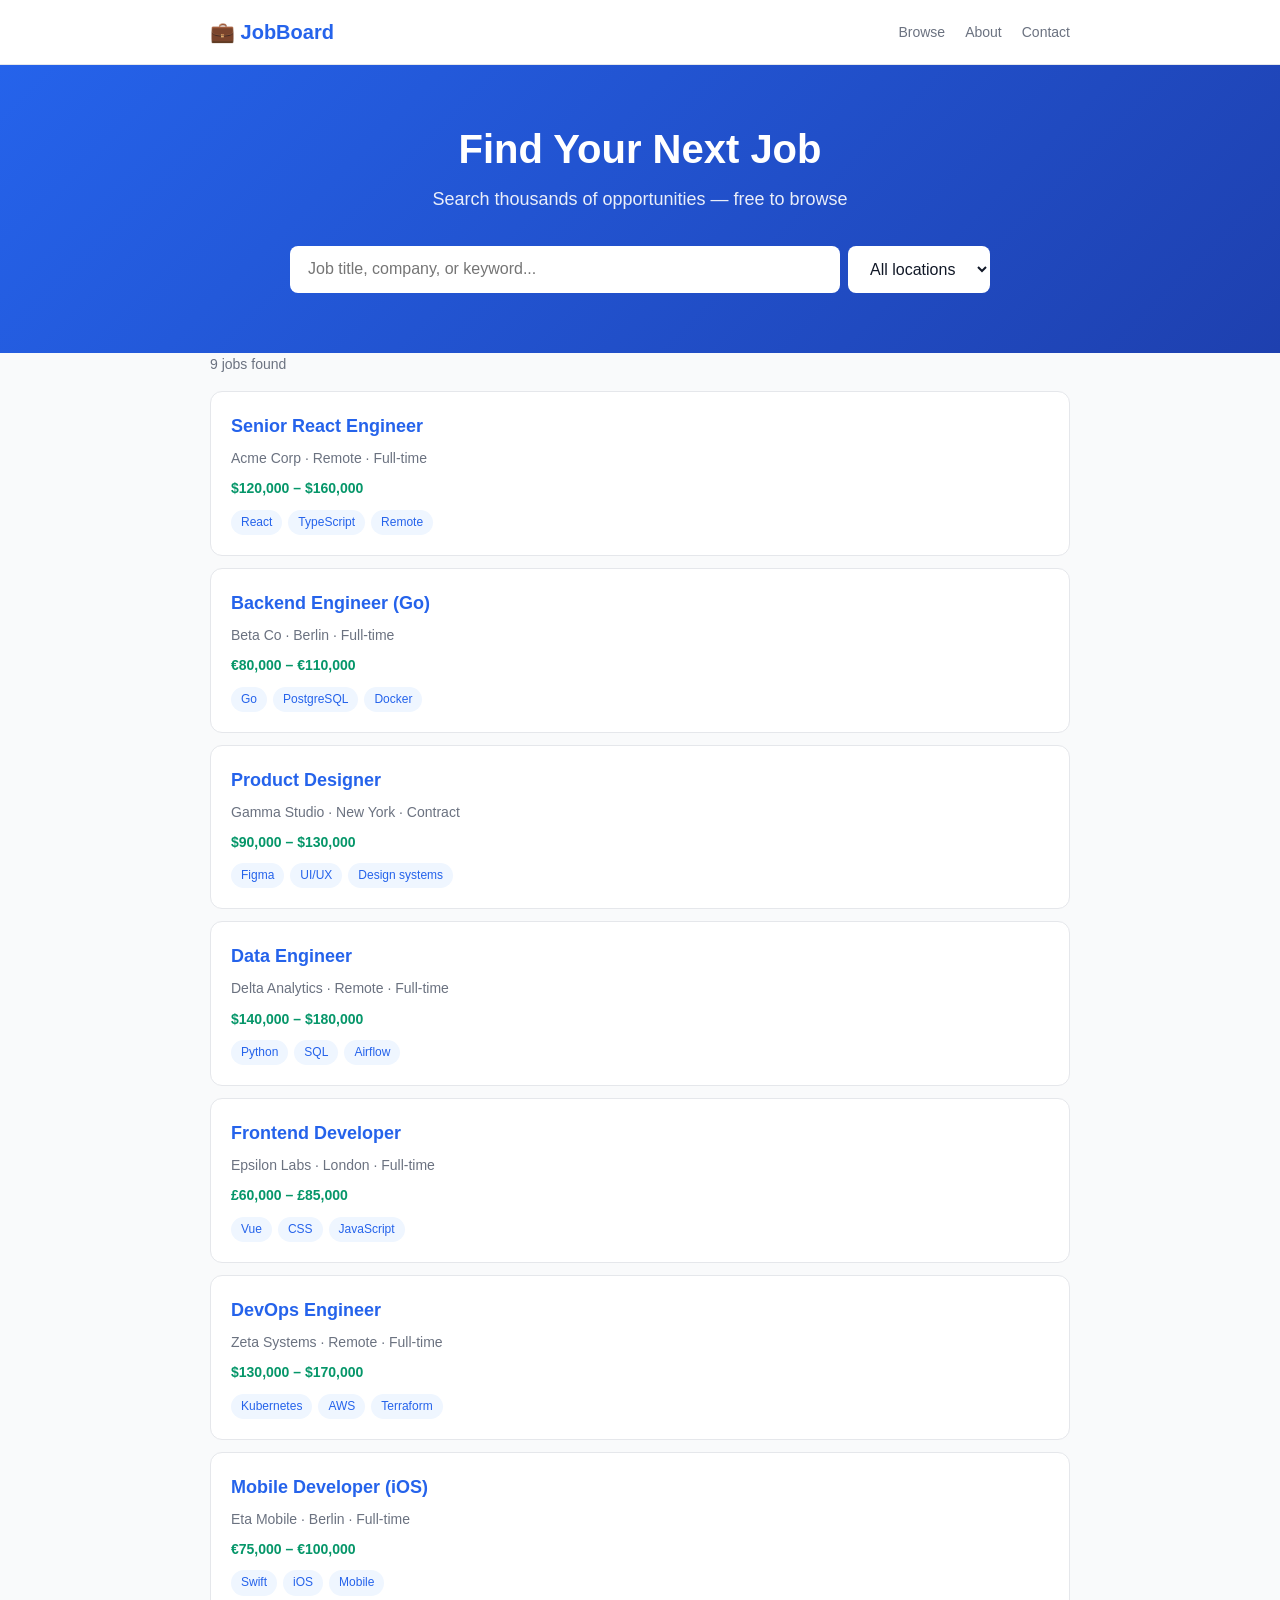
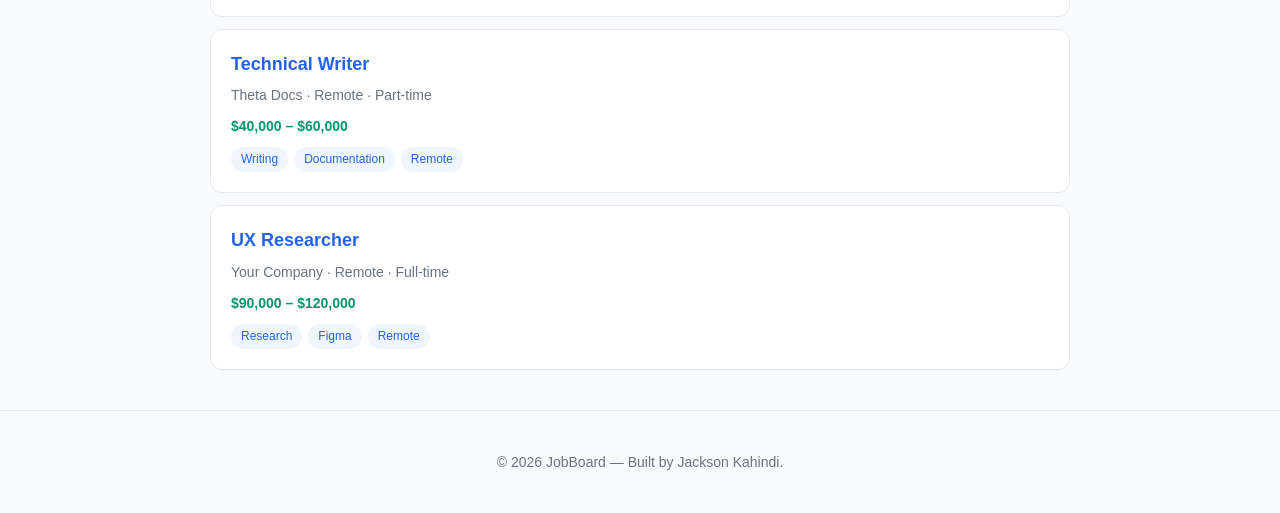
==== index.html @ aada0fe1 "email" ====
<!DOCTYPE html>
<html lang="en">
<head>
  <meta charset="UTF-8" />
  <meta name="viewport" content="width=device-width, initial-scale=1.0" />
  <title>JobBoard — Find Your Next Job</title>
  <meta name="description" content="Search thousands of jobs. Free to browse." />
  <link rel="stylesheet" href="css/style.css" />
</head>
<body>
  <nav class="navbar">
    <div class="container nav-inner">
      <a href="#" class="logo">💼 JobBoard</a>
      <div class="nav-links">
        <a href="#jobs">Browse</a>
        <a href="#about">About</a>
        <a href="mailto:jacksonkahindi727@gmail.com">Contact</a>
      </div>
    </div>
  </nav>

  <section class="hero">
    <div class="container">
      <h1>Find Your Next Job</h1>
      <p>Search thousands of opportunities — free to browse</p>
      <div class="search-box">
        <input id="searchInput" type="text" placeholder="Job title, company, or keyword..." />
        <select id="locationSelect">
          <option value="">All locations</option>
          <option value="Remote">Remote</option>
          <option value="Berlin">Berlin</option>
          <option value="New York">New York</option>
          <option value="London">London</option>
        </select>
      </div>
    </div>
  </section>

  <main class="container" id="jobs">
    <div class="results-info" id="resultsInfo"></div>
    <div id="jobsList"></div>
  </main>

  <footer id="about">
    <div class="container">
      <p>© 2026 JobBoard — Built by Jackson Kahindi.</p>
    </div>
  </footer>

  <script src="js/app.js"></script>
</body>
</html>
---- css/style.css ----
/* ============================================
   RESET & BASE
   ============================================ */
* {
  margin: 0;
  padding: 0;
  box-sizing: border-box;
}

body {
  font-family: -apple-system, BlinkMacSystemFont, "Segoe UI", Roboto, sans-serif;
  background: #f9fafb;
  color: #111827;
  line-height: 1.6;
  min-height: 100vh;
}

.container {
  max-width: 900px;
  margin: 0 auto;
  padding: 0 20px;
  width: 100%;
}

/* ============================================
   NAVBAR
   ============================================ */
.navbar {
  background: white;
  border-bottom: 1px solid #e5e7eb;
  position: sticky;
  top: 0;
  z-index: 10;
}

.nav-inner {
  display: flex;
  align-items: center;
  justify-content: space-between;
  padding: 16px 20px;
  gap: 16px;
  flex-wrap: wrap;
}

.logo {
  font-weight: 700;
  font-size: 20px;
  color: #2563eb;
  text-decoration: none;
}

.nav-links {
  display: flex;
  gap: 20px;
  flex-wrap: wrap;
}

.nav-links a {
  color: #6b7280;
  text-decoration: none;
  font-size: 14px;
  transition: color 0.15s;
}

.nav-links a:hover {
  color: #2563eb;
}

/* ============================================
   HERO
   ============================================ */
.hero {
  background: linear-gradient(135deg, #2563eb 0%, #1e40af 100%);
  color: white;
  padding: 60px 0;
  text-align: center;
}

.hero h1 {
  font-size: clamp(28px, 5vw, 40px);
  margin-bottom: 12px;
  line-height: 1.2;
}

.hero p {
  font-size: clamp(15px, 2vw, 18px);
  opacity: 0.9;
  margin-bottom: 32px;
}

.search-box {
  display: flex;
  gap: 8px;
  flex-wrap: wrap;
  justify-content: center;
  max-width: 700px;
  margin: 0 auto;
}

.search-box input,
.search-box select {
  padding: 14px 18px;
  border: none;
  border-radius: 8px;
  font-size: 16px;
  outline: none;
  background: white;
  color: #111827;
}

.search-box input {
  flex: 1 1 250px;
  min-width: 0;
}

.search-box select {
  flex: 0 1 auto;
  cursor: pointer;
}

/* ============================================
   MAIN CONTENT / JOB CARDS
   ============================================ */
main {
  padding-top: 24px;
  padding-bottom: 24px;
}

.results-info {
  color: #6b7280;
  font-size: 14px;
  margin-bottom: 16px;
}

.job-card {
  background: white;
  border: 1px solid #e5e7eb;
  border-radius: 12px;
  padding: 20px;
  margin-bottom: 12px;
  cursor: pointer;
  transition: box-shadow 0.15s, transform 0.15s;
}

.job-card:hover {
  box-shadow: 0 4px 12px rgba(0, 0, 0, 0.08);
  transform: translateY(-2px);
}

.job-card h3 {
  color: #2563eb;
  font-size: 18px;
  margin-bottom: 6px;
}

.job-card .meta {
  color: #6b7280;
  font-size: 14px;
  margin-bottom: 8px;
}

.job-card .salary {
  color: #059669;
  font-weight: 600;
  font-size: 14px;
}

.tags {
  margin-top: 10px;
  display: flex;
  gap: 6px;
  flex-wrap: wrap;
}

.tag {
  background: #eff6ff;
  color: #2563eb;
  font-size: 12px;
  padding: 3px 10px;
  border-radius: 999px;
}

.no-results {
  text-align: center;
  padding: 40px 20px;
  color: #6b7280;
}

.no-results h3 {
  color: #111827;
  margin-bottom: 8px;
}

/* ============================================
   FOOTER
   ============================================ */
footer {
  text-align: center;
  padding: 40px 0;
  color: #6b7280;
  font-size: 14px;
  border-top: 1px solid #e5e7eb;
  margin-top: 40px;
}

/* ============================================
   RESPONSIVE — tablet & phone
   ============================================ */
@media (max-width: 640px) {
  .hero {
    padding: 40px 0;
  }

  .search-box {
    flex-direction: column;
  }

  .search-box input,
  .search-box select {
    width: 100%;
  }

  .nav-inner {
    justify-content: center;
    text-align: center;
  }
}
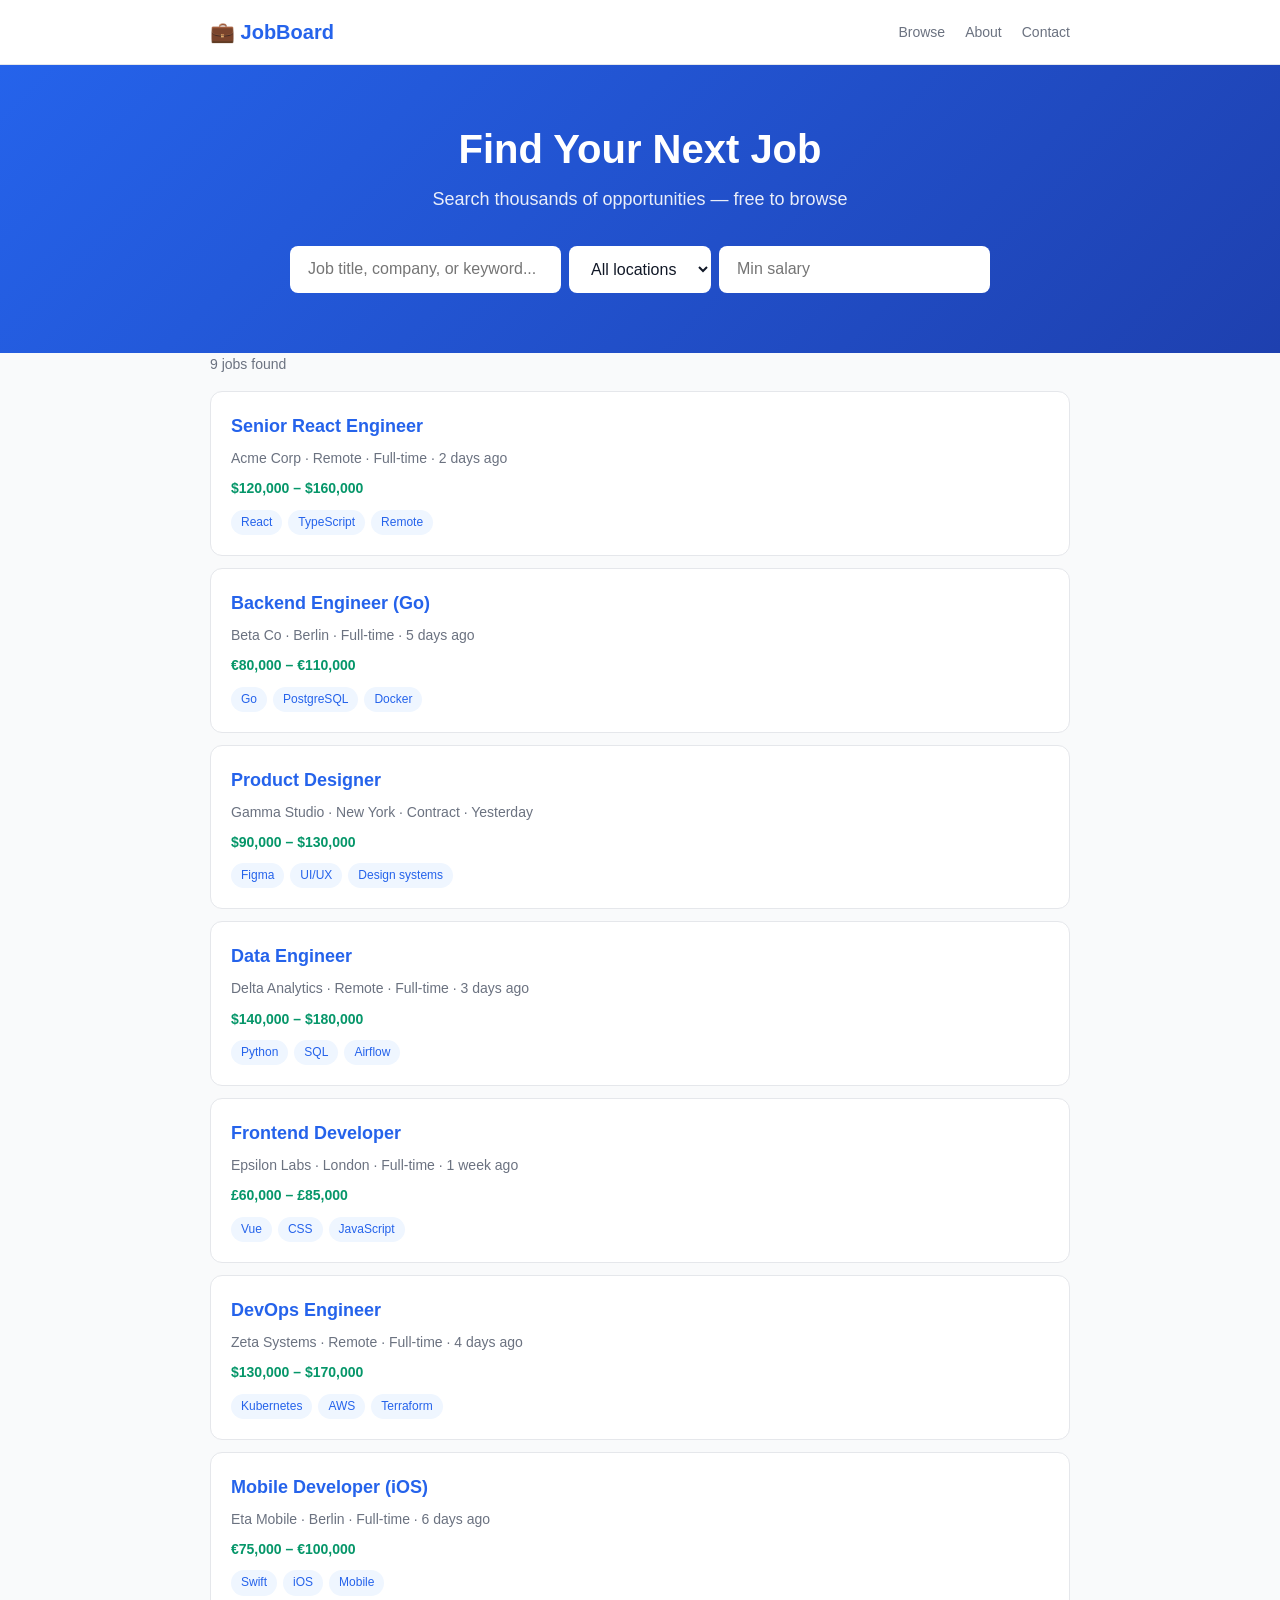
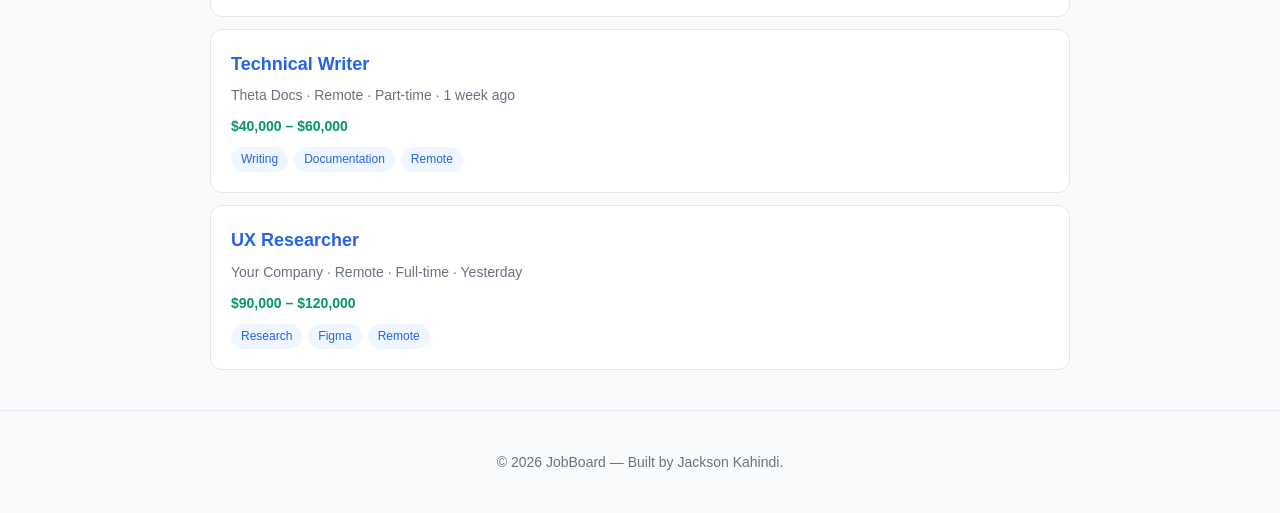
==== commit d084a982: "Add job detail pages, salary filter, and share buttons" ====
--- a/index.html
+++ b/index.html
@@ -6,6 +6,13 @@
   <title>JobBoard — Find Your Next Job</title>
   <meta name="description" content="Search thousands of jobs. Free to browse." />
   <link rel="stylesheet" href="css/style.css" />
+  <script async src="https://www.googletagmanager.com/gtm.js?id=GTM-PNM9JQTP"></script>
+  <script async src="https://www.googletagmanager.com/gtm.js?id=GTM-PNM9JQTP"></script>
+  <script>
+     window.dataLayer = window.dataLayer || [];
+    function gtag(){dataLayer.push(arguments);}
+    gtag('js', new Date());
+  </script>
 </head>
 <body>
   <nav class="navbar">
@@ -14,7 +21,7 @@
       <div class="nav-links">
         <a href="#jobs">Browse</a>
         <a href="#about">About</a>
-        <a href="mailto:jacksonkahindi727@gmail.com">Contact</a>
+        <a href="jacksonkahindi727@gmail.com">Contact</a>
       </div>
     </div>
   </nav>
@@ -23,15 +30,16 @@
     <div class="container">
       <h1>Find Your Next Job</h1>
       <p>Search thousands of opportunities — free to browse</p>
-      <div class="search-box">
-        <input id="searchInput" type="text" placeholder="Job title, company, or keyword..." />
-        <select id="locationSelect">
-          <option value="">All locations</option>
-          <option value="Remote">Remote</option>
-          <option value="Berlin">Berlin</option>
-          <option value="New York">New York</option>
-          <option value="London">London</option>
-        </select>
+        <div class="search-box">
+            <input id="searchInput" type="text" placeholder="Job title, company, or keyword..." />
+                <select id="locationSelect">
+                <option value="">All locations</option>
+                <option value="Remote">Remote</option>
+                <option value="Berlin">Berlin</option>
+                <option value="New York">New York</option>
+                <option value="London">London</option>
+                </select>
+            <input id="salaryInput" type="number" placeholder="Min salary" min="0" step="10000" />
       </div>
     </div>
   </section>
@@ -47,6 +55,7 @@
     </div>
   </footer>
 
+  <script src="js/jobs-data.js"></script>
   <script src="js/app.js"></script>
 </body>
 </html>
--- a/css/style.css
+++ b/css/style.css
@@ -224,4 +224,166 @@
     justify-content: center;
     text-align: center;
   }
+}
+/* ============================================
+   JOB CARD AS LINK
+   ============================================ */
+a.job-card {
+  text-decoration: none;
+  color: inherit;
+  display: block;
+}
+
+a.job-card h3 {
+  color: #2563eb;
+}
+
+/* ============================================
+   JOB DETAIL PAGE
+   ============================================ */
+.back-link {
+  display: inline-block;
+  color: #2563eb;
+  text-decoration: none;
+  font-size: 14px;
+  margin-bottom: 20px;
+  margin-top: 20px;
+}
+
+.back-link:hover {
+  text-decoration: underline;
+}
+
+.job-detail-card {
+  background: white;
+  border: 1px solid #e5e7eb;
+  border-radius: 12px;
+  padding: 32px;
+  margin-bottom: 24px;
+}
+
+.job-detail-card h1 {
+  font-size: clamp(24px, 4vw, 32px);
+  margin-bottom: 12px;
+  line-height: 1.2;
+}
+
+.job-detail-meta {
+  color: #6b7280;
+  font-size: 15px;
+  margin-bottom: 8px;
+}
+
+.job-detail-salary {
+  color: #059669;
+  font-weight: 600;
+  font-size: 18px;
+  margin-bottom: 8px;
+}
+
+.job-detail-actions {
+  display: flex;
+  gap: 10px;
+  flex-wrap: wrap;
+  margin: 24px 0;
+  padding-bottom: 24px;
+  border-bottom: 1px solid #e5e7eb;
+}
+
+.btn {
+  padding: 12px 20px;
+  border-radius: 8px;
+  font-size: 14px;
+  font-weight: 600;
+  cursor: pointer;
+  border: 1px solid transparent;
+  text-decoration: none;
+  display: inline-block;
+  font-family: inherit;
+  transition: all 0.15s;
+}
+
+.btn-primary {
+  background: #2563eb;
+  color: white;
+}
+
+.btn-primary:hover {
+  background: #1e40af;
+}
+
+.btn-secondary {
+  background: white;
+  color: #374151;
+  border-color: #e5e7eb;
+}
+
+.btn-secondary:hover {
+  background: #f3f4f6;
+}
+
+.job-detail-section {
+  margin-top: 24px;
+}
+
+.job-detail-section h2 {
+  font-size: 18px;
+  margin-bottom: 12px;
+  color: #111827;
+}
+
+.job-detail-section p {
+  color: #374151;
+  margin-bottom: 12px;
+}
+
+.job-detail-section ul {
+  padding-left: 20px;
+  color: #374151;
+}
+
+.job-detail-section li {
+  margin-bottom: 8px;
+}
+
+.loading {
+  text-align: center;
+  padding: 40px;
+  color: #6b7280;
+}
+
+/* ============================================
+   TOAST
+   ============================================ */
+.toast {
+  position: fixed;
+  bottom: 24px;
+  left: 50%;
+  transform: translateX(-50%);
+  background: #111827;
+  color: white;
+  padding: 12px 24px;
+  border-radius: 8px;
+  font-size: 14px;
+  z-index: 9999;
+  animation: fadeIn 0.2s ease;
+}
+
+@keyframes fadeIn {
+  from { opacity: 0; transform: translateX(-50%) translateY(10px); }
+  to { opacity: 1; transform: translateX(-50%) translateY(0); }
+}
+
+/* ============================================
+   RESPONSIVE — job detail + salary input
+   ============================================ */
+@media (max-width: 640px) {
+  .job-detail-card {
+    padding: 20px;
+  }
+
+  .job-detail-actions .btn {
+    flex: 1;
+    text-align: center;
+  }
 }
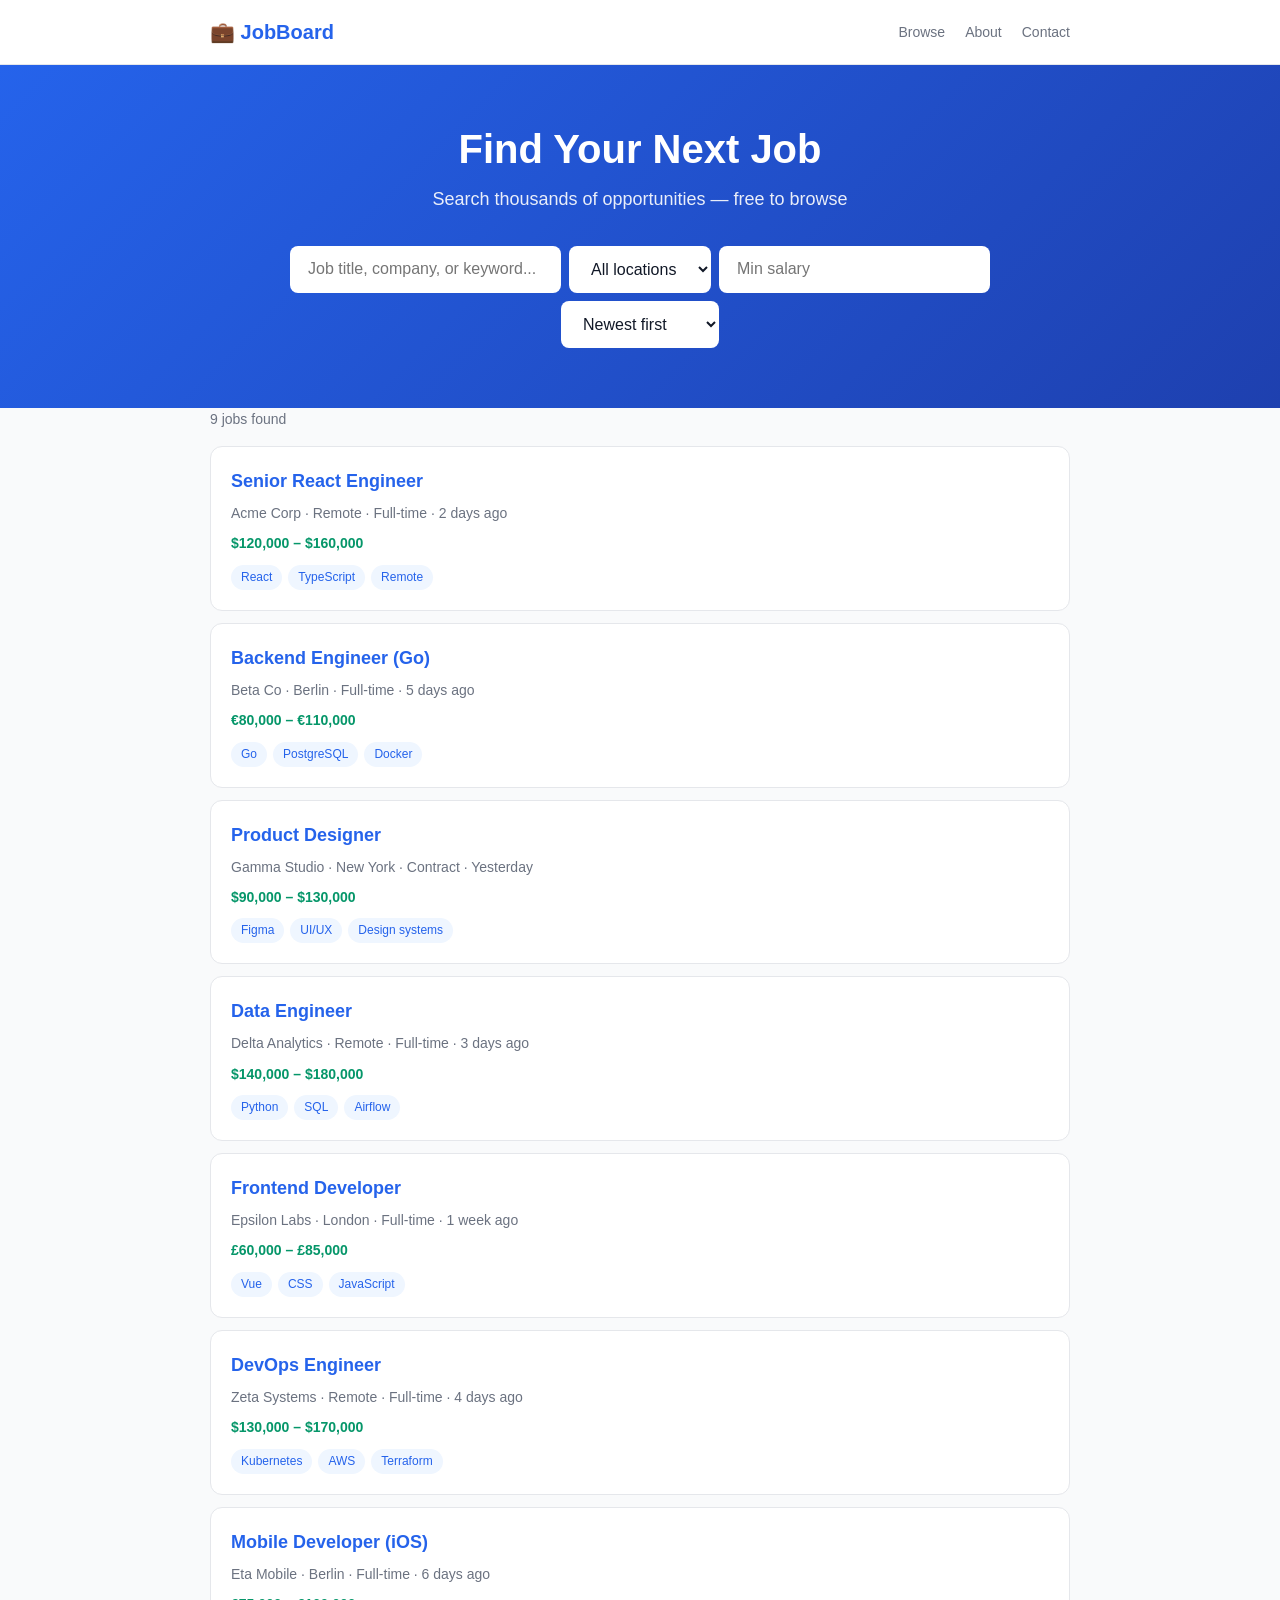
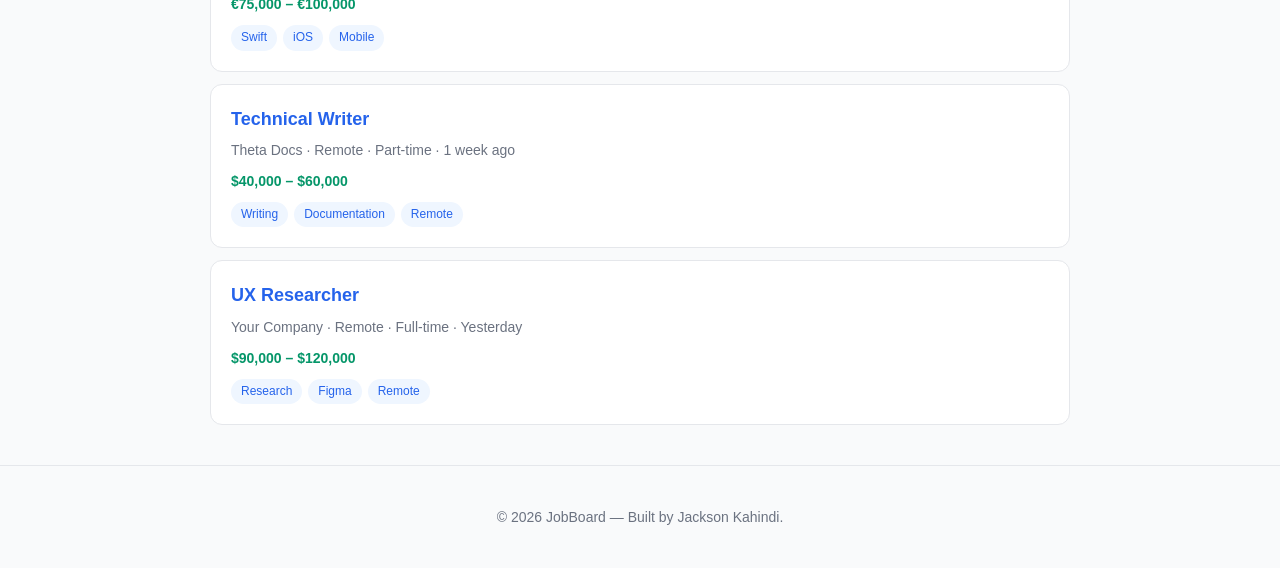
==== commit 82c065af: "Add sorting by recency, salary, and title" ====
--- a/index.html
+++ b/index.html
@@ -40,6 +40,11 @@
                 <option value="London">London</option>
                 </select>
             <input id="salaryInput" type="number" placeholder="Min salary" min="0" step="10000" />
+            <select id="sortSelect">
+                <option value="recent">Newest first</option>
+                <option value="salary">Highest salary</option>
+                <option value="title">Title A–Z</option>
+            </select>
       </div>
     </div>
   </section>
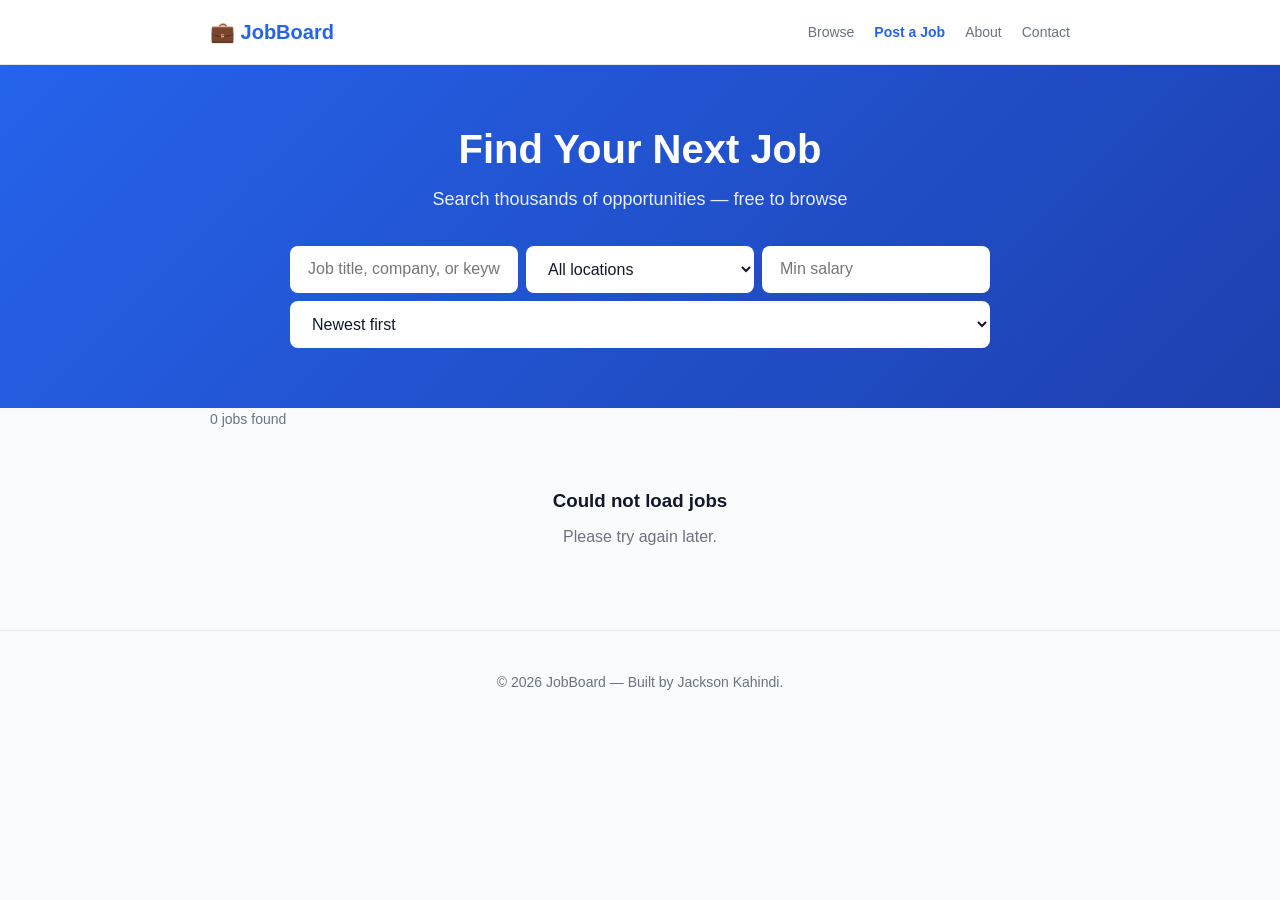
==== commit b3394b9e: "Add post a job form with Formspree" ====
--- a/index.html
+++ b/index.html
@@ -15,16 +15,17 @@
   </script>
 </head>
 <body>
-  <nav class="navbar">
+    <nav class="navbar">
     <div class="container nav-inner">
-      <a href="#" class="logo">💼 JobBoard</a>
+      <a href="index.html" class="logo">💼 JobBoard</a>
       <div class="nav-links">
-        <a href="#jobs">Browse</a>
-        <a href="#about">About</a>
-        <a href="jacksonkahindi727@gmail.com">Contact</a>
+        <a href="index.html#jobs">Browse</a>
+        <a href="post.html" style="color:#2563eb; font-weight:600;">Post a Job</a>
+        <a href="index.html#about">About</a>
+        <a href="mailto:jacksonkahindi727@gmail.com">Contact</a>
       </div>
     </div>
-  </nav>
+    </nav>
 
   <section class="hero">
     <div class="container">
--- a/css/style.css
+++ b/css/style.css
@@ -108,13 +108,10 @@
   color: #111827;
 }
 
-.search-box input {
-  flex: 1 1 250px;
+.search-box input,
+.search-box select {
+  flex: 1 1 200px;
   min-width: 0;
-}
-
-.search-box select {
-  flex: 0 1 auto;
   cursor: pointer;
 }
 
@@ -375,15 +372,160 @@
 }
 
 /* ============================================
-   RESPONSIVE — job detail + salary input
+   RESPONSIVE — tablet & phone
    ============================================ */
 @media (max-width: 640px) {
-  .job-detail-card {
+  .hero {
+    padding: 40px 0;
+  }
+
+  .search-box {
+    flex-direction: column;
+    align-items: stretch; /* Forces children to stretch horizontally */
+  }
+
+  .search-box input,
+  .search-box select {
+    width: 100%;
+    flex: none; /* Stops them from stretching vertically */
+    height: 52px; /* Normal, clean height */
+    padding: 0 16px;
+  }
+}
+/* Ensure API descriptions look good */
+.job-description h2, 
+.job-description h3 {
+  margin-top: 20px;
+  margin-bottom: 10px;
+  color: #111827;
+}
+
+.job-description p {
+  margin-bottom: 12px;
+}
+
+.job-description ul {
+  padding-left: 20px;
+  margin-bottom: 12px;
+}
+
+.job-description a {
+  color: #2563eb;
+  text-decoration: underline;
+}
+/* ============================================
+   API JOB DESCRIPTION FORMATTING
+   ============================================ */
+.job-description {
+  font-size: 15px;
+  line-height: 1.6;
+  color: #374151;
+}
+
+.job-description h1, 
+.job-description h2, 
+.job-description h3 {
+  color: #111827;
+  margin-top: 24px;
+  margin-bottom: 12px;
+  font-weight: 600;
+}
+
+.job-description p {
+  margin-bottom: 16px;
+}
+
+.job-description ul, 
+.job-description ol {
+  margin-bottom: 16px;
+  padding-left: 24px;
+}
+
+.job-description li {
+  margin-bottom: 8px;
+}
+
+.job-description a {
+  color: #2563eb;
+  text-decoration: underline;
+}
+
+.job-description strong {
+  font-weight: 600;
+  color: #111827;
+}
+/* ============================================
+   JOB POSTING FORM
+   ============================================ */
+.form-container {
+  background: white;
+  border: 1px solid #e5e7eb;
+  border-radius: 12px;
+  padding: 32px;
+  margin-top: 40px;
+  margin-bottom: 40px;
+}
+
+.form-container h1 {
+  font-size: 24px;
+  margin-bottom: 8px;
+}
+
+.form-container > p {
+  color: #6b7280;
+  margin-bottom: 24px;
+  font-size: 15px;
+}
+
+.job-form {
+  display: flex;
+  flex-direction: column;
+  gap: 20px;
+}
+
+.form-group {
+  display: flex;
+  flex-direction: column;
+  gap: 8px;
+}
+
+.form-group label {
+  font-size: 14px;
+  font-weight: 600;
+  color: #374151;
+}
+
+.form-group input,
+.form-group textarea {
+  padding: 12px 16px;
+  border: 1px solid #d1d5db;
+  border-radius: 8px;
+  font-size: 15px;
+  font-family: inherit;
+  outline: none;
+  transition: border-color 0.15s, box-shadow 0.15s;
+}
+
+.form-group input:focus,
+.form-group textarea:focus {
+  border-color: #2563eb;
+  box-shadow: 0 0 0 3px rgba(37, 99, 235, 0.1);
+}
+
+.form-group textarea {
+  resize: vertical;
+  min-height: 120px;
+}
+
+.form-note {
+  font-size: 13px;
+  color: #6b7280;
+  text-align: center;
+  margin-top: 12px;
+}
+
+@media (max-width: 640px) {
+  .form-container {
     padding: 20px;
   }
-
-  .job-detail-actions .btn {
-    flex: 1;
-    text-align: center;
-  }
 }
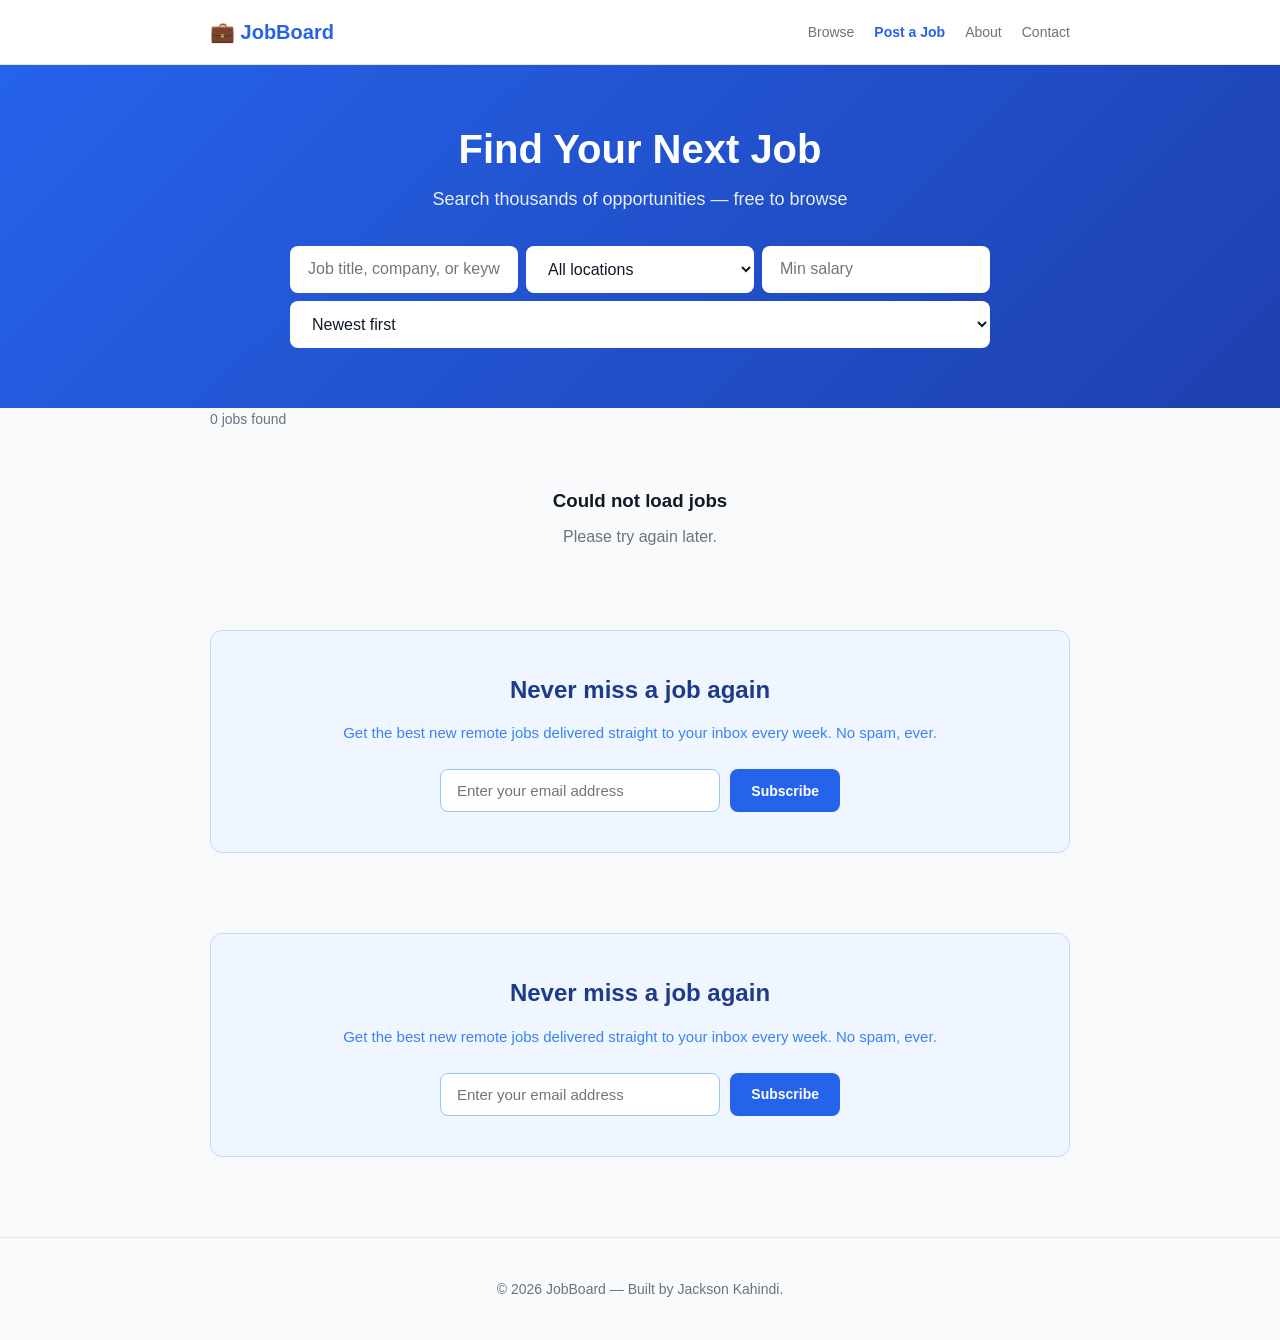
==== commit 383e3891: "Add email capture for job alerts" ====
--- a/index.html
+++ b/index.html
@@ -54,6 +54,36 @@
     <div class="results-info" id="resultsInfo"></div>
     <div id="jobsList"></div>
   </main>
+    <!-- NEW: Email Capture Section -->
+  <section class="alert-section">
+    <div class="container">
+      <div class="alert-card">
+        <h2>Never miss a job again</h2>
+        <p>Get the best new remote jobs delivered straight to your inbox every week. No spam, ever.</p>
+        
+        <!-- Replace the action URL with your NEW Formspree URL -->
+        <form action="https://formspree.io/f/YOUR_ALERTS_FORM_ID" method="POST" class="alert-form">
+          <input type="email" name="email" placeholder="Enter your email address" required />
+          <button type="submit" class="btn btn-primary">Subscribe</button>
+        </form>
+      </div>
+    </div>
+  </section>
+    <!-- NEW: Email Capture Section -->
+  <section class="alert-section">
+    <div class="container">
+      <div class="alert-card">
+        <h2>Never miss a job again</h2>
+        <p>Get the best new remote jobs delivered straight to your inbox every week. No spam, ever.</p>
+        
+        <!-- Replace the action URL with your NEW Formspree URL -->
+        <form action="https://formspree.io/f/mljbgajl" method="POST" class="alert-form">
+          <input type="email" name="email" placeholder="Enter your email address" required />
+          <button type="submit" class="btn btn-primary">Subscribe</button>
+        </form>
+      </div>
+    </div>
+  </section>
 
   <footer id="about">
     <div class="container">
--- a/css/style.css
+++ b/css/style.css
@@ -528,4 +528,61 @@
   .form-container {
     padding: 20px;
   }
+}
+/* ============================================
+   EMAIL CAPTURE (JOB ALERTS)
+   ============================================ */
+.alert-section {
+  padding: 40px 0;
+}
+
+.alert-card {
+  background: #eff6ff;
+  border: 1px solid #bfdbfe;
+  border-radius: 12px;
+  padding: 40px 20px;
+  text-align: center;
+}
+
+.alert-card h2 {
+  color: #1e3a8a;
+  font-size: 24px;
+  margin-bottom: 12px;
+}
+
+.alert-card p {
+  color: #3b82f6;
+  margin-bottom: 24px;
+  font-size: 15px;
+}
+
+.alert-form {
+  display: flex;
+  gap: 10px;
+  max-width: 400px;
+  margin: 0 auto;
+}
+
+.alert-form input {
+  flex: 1;
+  padding: 12px 16px;
+  border: 1px solid #93c5fd;
+  border-radius: 8px;
+  font-size: 15px;
+  outline: none;
+}
+
+.alert-form input:focus {
+  border-color: #2563eb;
+  box-shadow: 0 0 0 3px rgba(37, 99, 235, 0.2);
+}
+
+@media (max-width: 640px) {
+  .alert-form {
+    flex-direction: column;
+  }
+  
+  .alert-form button {
+    width: 100%;
+  }
 }
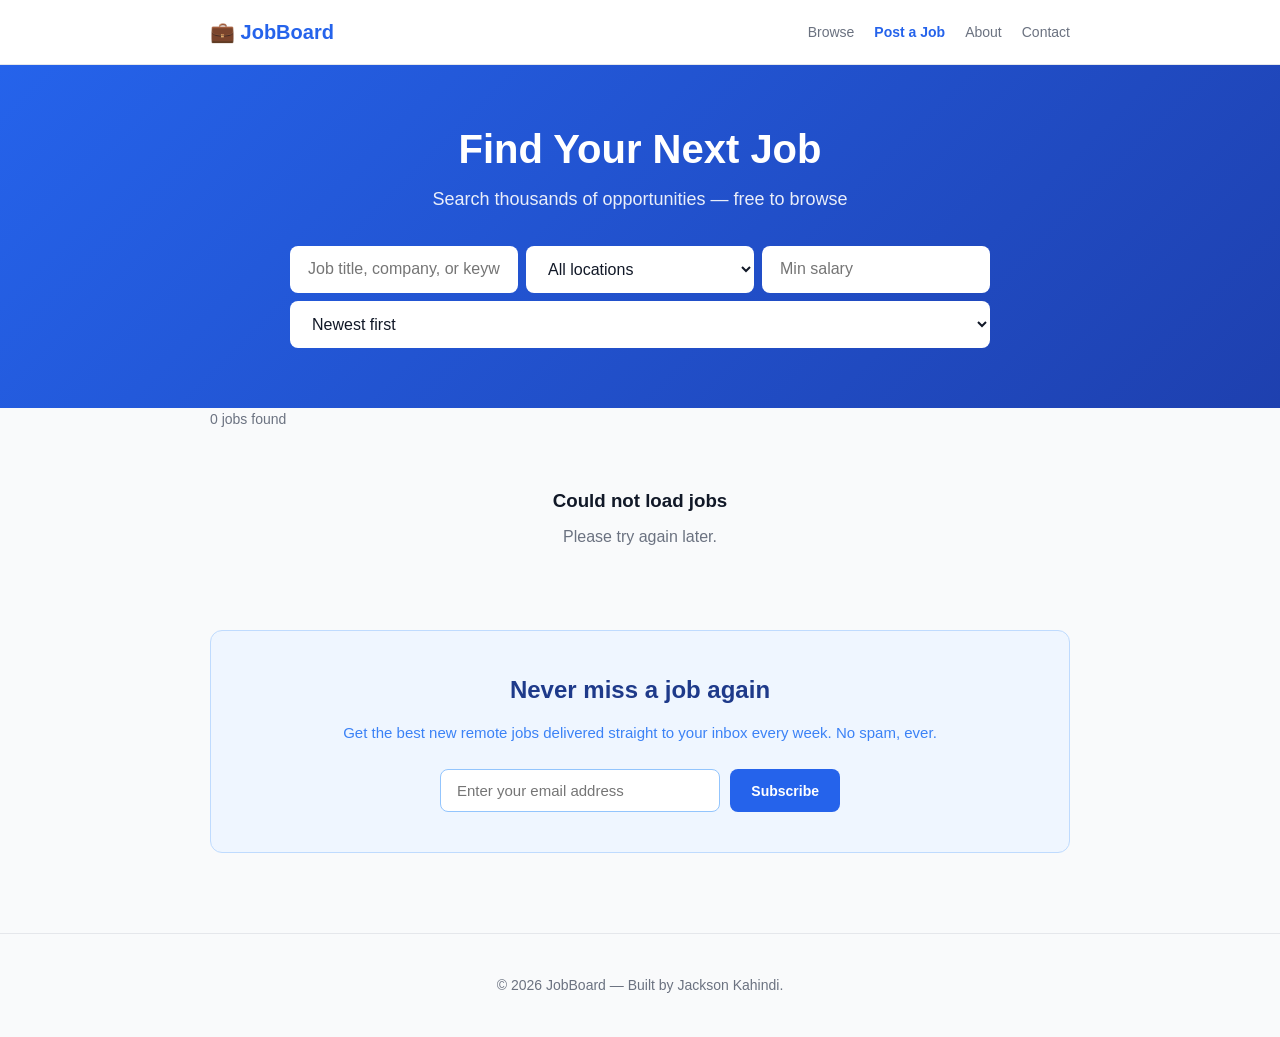
==== commit a7c3d680: "Add email capture for job" ====
--- a/index.html
+++ b/index.html
@@ -54,21 +54,7 @@
     <div class="results-info" id="resultsInfo"></div>
     <div id="jobsList"></div>
   </main>
-    <!-- NEW: Email Capture Section -->
-  <section class="alert-section">
-    <div class="container">
-      <div class="alert-card">
-        <h2>Never miss a job again</h2>
-        <p>Get the best new remote jobs delivered straight to your inbox every week. No spam, ever.</p>
-        
-        <!-- Replace the action URL with your NEW Formspree URL -->
-        <form action="https://formspree.io/f/YOUR_ALERTS_FORM_ID" method="POST" class="alert-form">
-          <input type="email" name="email" placeholder="Enter your email address" required />
-          <button type="submit" class="btn btn-primary">Subscribe</button>
-        </form>
-      </div>
-    </div>
-  </section>
+   
     <!-- NEW: Email Capture Section -->
   <section class="alert-section">
     <div class="container">
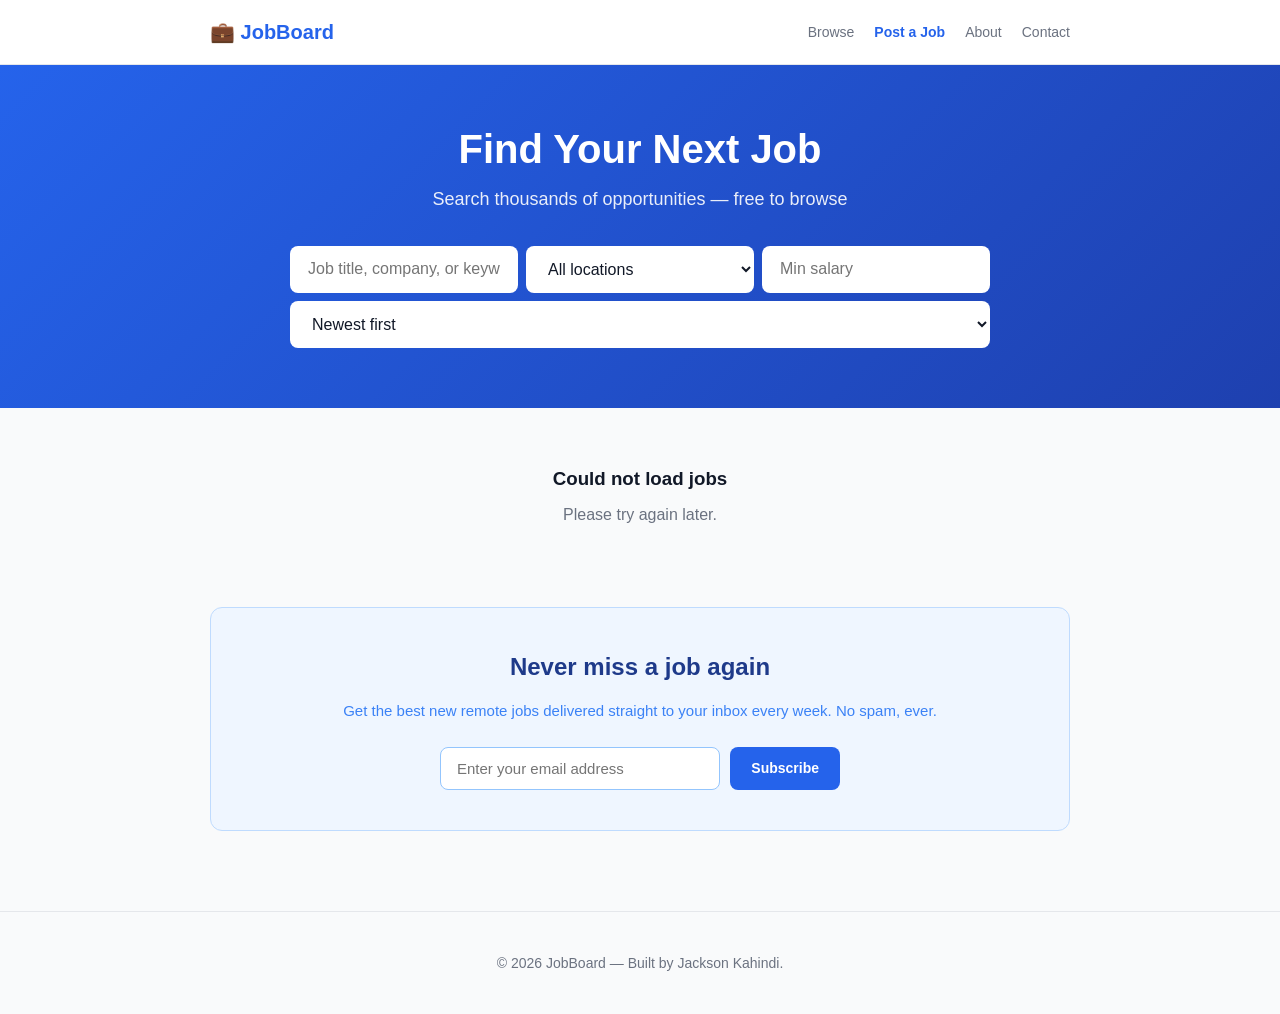
==== commit ee206198: "Use real RemoteOK IDs" ====
--- a/index.html
+++ b/index.html
@@ -77,7 +77,7 @@
     </div>
   </footer>
 
-  <script src="js/jobs-data.js"></script>
-  <script src="js/app.js"></script>
+    <script src="js/jobs-data.js?v=3"></script>
+    <script src="js/app.js?v=3"></script>
 </body>
 </html>
--- a/css/style.css
+++ b/css/style.css
@@ -585,4 +585,54 @@
   .alert-form button {
     width: 100%;
   }
+}
+/* ============================================
+   COMPANY LOGOS
+   ============================================ */
+.job-header-flex {
+  display: flex;
+  align-items: center;
+  gap: 12px;
+  margin-bottom: 8px;
+}
+
+.company-logo {
+  width: 40px;
+  height: 40px;
+  border-radius: 8px;
+  object-fit: contain;
+  background: white;
+  border: 1px solid #e5e7eb;
+  padding: 4px;
+}
+
+.job-detail-header {
+  display: flex;
+  align-items: center;
+  gap: 20px;
+  margin-bottom: 20px;
+  padding-bottom: 20px;
+  border-bottom: 1px solid #e5e7eb;
+}
+
+.company-logo-large {
+  width: 64px;
+  height: 64px;
+  border-radius: 12px;
+  object-fit: contain;
+  background: white;
+  border: 1px solid #e5e7eb;
+  padding: 6px;
+}
+
+@media (max-width: 640px) {
+  .job-detail-header {
+    flex-direction: column;
+    align-items: flex-start;
+    gap: 12px;
+  }
+  .company-logo-large {
+    width: 48px;
+    height: 48px;
+  }
 }
